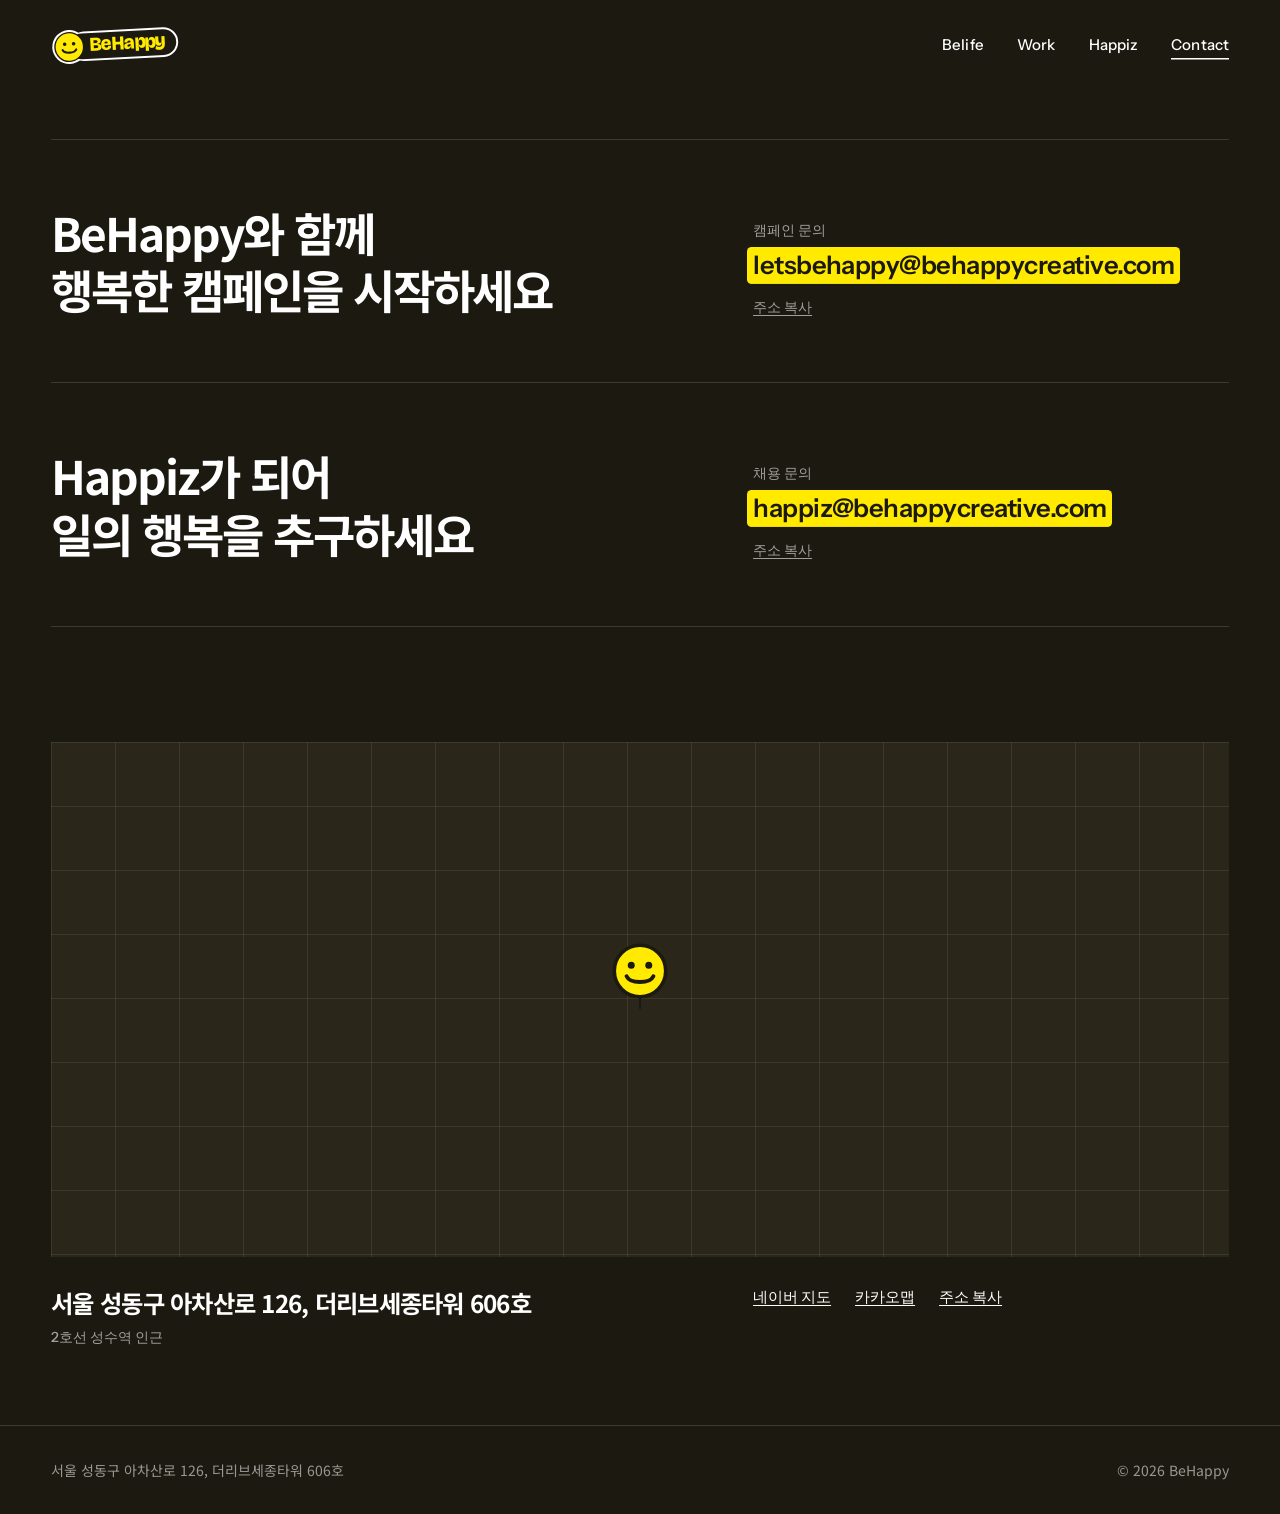
==== contact.html @ 0eea6d2b "정식 버전1으로 업데이트" ====
<!doctype html>
<html lang="ko">
<head>
<meta charset="utf-8">
<meta name="viewport" content="width=device-width, initial-scale=1">
<title>Contact — BeHappy</title>
<meta name="description" content="캠페인 문의 letsbehappy@behappycreative.com, 채용 문의 happiz@behappycreative.com. 서울 성동구 아차산로 126, 더리브세종타워 606호.">
<meta name="theme-color" content="#1C1A10">
<meta property="og:title" content="Contact — BeHappy">
<meta property="og:description" content="BeHappy와 함께 행복한 캠페인을 시작하세요.">
<link rel="icon" href="assets/favicon.svg" type="image/svg+xml">
<link rel="preconnect" href="https://fonts.googleapis.com">
<link rel="preconnect" href="https://fonts.gstatic.com" crossorigin>
<link rel="stylesheet" href="https://fonts.googleapis.com/css2?family=Bricolage+Grotesque:opsz,wdth,wght@12..96,75..100,300..800&family=Instrument+Sans:wdth,wght@75..100,400..700&family=Noto+Sans+KR:wght@300..700&display=swap">
<link rel="stylesheet" href="assets/site.css">
<style>
.contact-head { padding-top: clamp(24px, 4vw, 56px); }
.ask { border-top: 1px solid var(--line); padding-block: clamp(36px, 5vw, 64px); row-gap: 24px; align-items: end; }
.ask:last-child { border-bottom: 1px solid var(--line); }
.ask .display-kr { grid-column: 1 / span 6; font-size: clamp(1.8rem, 3.6vw, 3.2rem); }
.ask .reach { grid-column: 8 / span 5; }
.reach .small { display: block; margin-bottom: 6px; }
.mail { display: inline-block; font: 500 clamp(1.15rem, 2vw, 1.7rem)/1.3 var(--latin); letter-spacing: -0.02em; text-decoration: none; background: linear-gradient(var(--zing), var(--zing)) 0 88% / 100% 0.36em no-repeat; overflow-wrap: anywhere; }
.mail:hover { background-size: 100% 100%; }
/* 메일 주소: Belife 강조와 같은 노란 형광펜 스타일. 페이지가 열리면 왼쪽부터 칠해진다 */
body.dark .mail { color: #FFFFFF; font-weight: 600; padding: 0.04em 0.22em 0.1em; margin-left: -0.22em; border-radius: 0.18em;
  background: linear-gradient(var(--zing), var(--zing)) no-repeat left center / 0% 100%;
  -webkit-box-decoration-break: clone; box-decoration-break: clone;
  animation: mark 0.8s cubic-bezier(0.65, 0, 0.25, 1) forwards; animation-delay: var(--d, 1s); }
@keyframes mark { to { background-size: 100% 100%; color: var(--ink); } }
body.dark .mail:hover { text-decoration: underline; text-decoration-thickness: 2px; text-underline-offset: 0.18em; }
@media (prefers-reduced-motion: reduce) { body.dark .mail { animation: none; background-size: 100% 100%; color: var(--ink); } }
body.dark .copy:hover { color: #FFFFFF; }
body.dark .where .links a, body.dark .where .links button { color: #FFFFFF; }
.copy { display: block; margin-top: 12px; font: 500 14px/1.6 var(--latin); color: var(--graphite); background: none; border: 0; padding: 0; cursor: pointer; text-decoration: underline; text-underline-offset: 3px; }
.copy:hover { color: var(--ink); }
@media (max-width: 900px) { .ask .display-kr, .ask .reach { grid-column: 1 / -1; } }

.map { position: relative; aspect-ratio: 16 / 7; background: var(--mist); overflow: hidden; }
.map iframe { position: absolute; inset: 0; width: 100%; height: 100%; border: 0; filter: grayscale(1) contrast(1.05) brightness(1.04); }
.map .pin { position: absolute; left: 50%; top: 50%; width: 56px; height: 56px; transform: translate(-50%, -100%); z-index: 2; pointer-events: none; }
.map .pin svg { width: 100%; height: 100%; }
.map .pin::after { content: ""; position: absolute; left: 50%; bottom: -10px; width: 2px; height: 12px; background: var(--ink); transform: translateX(-50%); }
.map .grid-bg { position: absolute; inset: 0; background-image: linear-gradient(var(--line) 1px, transparent 1px), linear-gradient(90deg, var(--line) 1px, transparent 1px); background-size: 64px 64px; opacity: 0.6; }
@media (max-width: 760px) { .map { aspect-ratio: 4 / 3; } }
.where { padding-top: 28px; row-gap: 16px; align-items: start; }
.where address { grid-column: 1 / span 6; font-style: normal; }
.where .links { grid-column: 8 / span 5; display: flex; gap: 24px; flex-wrap: wrap; font: 500 15px/1.6 var(--latin); }
.where .links a, .where .links button { color: var(--ink); background: none; border: 0; padding: 0; font: inherit; cursor: pointer; text-decoration: underline; text-underline-offset: 3px; }
@media (max-width: 900px) { .where address, .where .links { grid-column: 1 / -1; } }
/* Work 페이지와 같은 글자 모션: 하나씩 튀어 오르며 등장 → 몇 초마다 파도타기 */
.ask .ch { display: inline-block; white-space: pre; animation: rise 0.7s cubic-bezier(0.2, 1.5, 0.4, 1) both; animation-delay: calc(0.15s + var(--i) * 0.035s); }
@keyframes rise { from { opacity: 0; transform: translateY(0.6em) scale(0.8); } to { opacity: 1; transform: none; } }
.ask .wave .ch { animation: hop 0.55s cubic-bezier(0.3, 0, 0.3, 1) both; animation-delay: calc(var(--i) * 0.04s); }
@keyframes hop { 0%, 100% { transform: none; } 40% { transform: translateY(-0.22em); } 70% { transform: translateY(0.03em); } }
@media (prefers-reduced-motion: reduce) { .ask .ch, .ask .wave .ch { animation: none; } }
</style>
</head>
<body data-page="contact" class="dark">
<main>
  <section class="wrap page-head contact-head">
    <h1 class="sr">Contact</h1>
    <div class="grid ask">
      <h2 class="display-kr">BeHappy와 함께<br>행복한 캠페인을 시작하세요</h2>
      <div class="reach">
        <span class="small">캠페인 문의</span>
        <a class="mail" href="mailto:letsbehappy@behappycreative.com">letsbehappy@behappycreative.com</a>
        <button class="copy" type="button" data-copy="letsbehappy@behappycreative.com">주소 복사</button>
      </div>
    </div>
    <div class="grid ask">
      <h2 class="display-kr">Happiz가 되어<br>일의 행복을 추구하세요</h2>
      <div class="reach">
        <span class="small">채용 문의</span>
        <a class="mail" href="mailto:happiz@behappycreative.com" style="--d:1.5s">happiz@behappycreative.com</a>
        <button class="copy" type="button" data-copy="happiz@behappycreative.com">주소 복사</button>
      </div>
    </div>
  </section>

  <section class="wrap">
    <h2 class="sr">오시는 길</h2>
    <div class="map" id="map">
      <div class="grid-bg" aria-hidden="true"></div>
      <div class="pin" aria-hidden="true"></div>
    </div>
    <div class="grid where">
      <address>
        <p class="title-kr">서울 성동구 아차산로 126, 더리브세종타워 606호</p>
        <p class="small" style="margin:4px 0 0">2호선 성수역 인근</p>
      </address>
      <div class="links">
        <a href="https://map.naver.com/p/search/%EC%84%9C%EC%9A%B8%20%EC%84%B1%EB%8F%99%EA%B5%AC%20%EC%95%84%EC%B0%A8%EC%82%B0%EB%A1%9C%20126" target="_blank" rel="noopener">네이버 지도</a>
        <a href="https://map.kakao.com/?q=%EC%84%9C%EC%9A%B8%20%EC%84%B1%EB%8F%99%EA%B5%AC%20%EC%95%84%EC%B0%A8%EC%82%B0%EB%A1%9C%20126" target="_blank" rel="noopener">카카오맵</a>
        <button type="button" data-copy="서울 성동구 아차산로 126, 더리브세종타워 606호">주소 복사</button>
      </div>
    </div>
  </section>
</main>
<script src="assets/site.js"></script>
<script>
(function () {
  var heads = [].slice.call(document.querySelectorAll('.ask .display-kr'));
  heads.forEach(function (h, k) {
    var lines = h.innerHTML.split(/<br\s*\/?>/i), n = k * 12;
    h.setAttribute('aria-label', lines.join(' ').replace(/\s+/g, ' ').trim());
    h.innerHTML = lines.map(function (line) {
      return line.split('').map(function (c) { return '<span class="ch" aria-hidden="true" style="--i:' + (n++) + '">' + c + '</span>'; }).join('');
    }).join('<br>');
  });
  var reduce = false;
  try { reduce = window.matchMedia('(prefers-reduced-motion: reduce)').matches; } catch (e) {}
  if (reduce) { return; }
  /* 두 문장이 번갈아 출렁인다 */
  heads.forEach(function (h, k) {
    setTimeout(function () {
      setInterval(function () { h.classList.remove('wave'); void h.offsetWidth; h.classList.add('wave'); }, 5000);
    }, 2000 + k * 2500);
  });
})();
(function () {
  var map = document.getElementById('map'), pin = map.querySelector('.pin');
  pin.innerHTML = window.BEHAPPY.faceSVG();
  /* 실제 도메인에서만 구글 지도를 불러온다. 미리보기에서는 핀과 격자만 보인다 */
  if (/behappycreative\.com$|github\.io$/.test(location.hostname)) {
    var f = document.createElement('iframe');
    f.title = 'BeHappy 사무실 위치';
    f.loading = 'lazy';
    f.src = 'https://www.google.com/maps?q=' + encodeURIComponent('서울 성동구 아차산로 126') + '&z=16&output=embed';
    map.insertBefore(f, map.firstChild);
    map.querySelector('.grid-bg').remove();
    pin.remove();
  }
})();
</script>
</body>
</html>
---- assets/site.css ----
/* BeHappy — 정식 홈페이지 v2
   흰 바탕, 잉크 블랙, Lemon Zing은 Home과 스마일에만. 장식 대신 여백과 타이포로 말한다. */
:root {
  --zing: #FFEA00;
  --ink: #1C1A10;
  --paper: #FFFFFF;
  --graphite: #6E6C62;
  --mist: #EDEDE9;
  --line: rgba(28, 26, 16, 0.14);
  --latin: "Instrument Sans", "Inter Display", "Helvetica Neue", Arial, sans-serif;
  --kr: "Noto Sans KR", "Noto Sans CJK KR", "Apple SD Gothic Neo", system-ui, sans-serif;
  --sans: var(--latin);
  --gutter: clamp(20px, 4vw, 56px);
  --max: 1440px;
  color-scheme: light;
}
* { box-sizing: border-box; }
html { -webkit-text-size-adjust: 100%; }
body {
  margin: 0; background: var(--paper); color: var(--ink);
  font: 400 17px/1.75 var(--kr);
  -webkit-font-smoothing: antialiased; text-rendering: optimizeLegibility;
  overflow-x: hidden;
}
a { color: inherit; }
img, svg { display: block; }
:focus-visible { outline: 2px solid var(--ink); outline-offset: 4px; border-radius: 2px; }
.sr { position: absolute; width: 1px; height: 1px; overflow: hidden; clip: rect(0 0 0 0); white-space: nowrap; }
.wrap { width: 100%; max-width: var(--max); margin-inline: auto; padding-inline: var(--gutter); }

/* 12단 그리드 */
.grid { display: grid; grid-template-columns: repeat(12, minmax(0, 1fr)); column-gap: clamp(16px, 2vw, 28px); }
.c-full { grid-column: 1 / -1; }
.c-head { grid-column: 1 / span 8; }
.c-text { grid-column: 6 / span 6; }
.c-left { grid-column: 1 / span 5; }
.c-right { grid-column: 7 / span 6; }
@media (max-width: 900px) {
  .c-head, .c-text, .c-left, .c-right { grid-column: 1 / -1; }
}

/* ---------- 내비게이션 ---------- */
.nav { position: relative; z-index: 10; }
.nav .wrap { display: flex; justify-content: space-between; align-items: center; height: 88px; }
.brand { display: block; width: 132px; text-decoration: none; }
.brand svg { width: 100%; height: auto; overflow: visible; }
.menu { display: flex; gap: clamp(20px, 2.6vw, 40px); list-style: none; margin: 0; padding: 0; font: 500 15px/1 var(--latin); letter-spacing: 0.005em; }
.menu a { text-decoration: none; padding-block: 6px; background: linear-gradient(currentColor, currentColor) 0 100% / 0 1.5px no-repeat; transition: background-size 0.25s ease; }
.menu a:hover, .menu a[aria-current="page"] { background-size: 100% 1.5px; }
.menu-btn { display: none; background: none; border: 0; padding: 10px 0 10px 12px; color: inherit; line-height: 0; }
.menu-btn svg { display: block; }
@media (max-width: 760px) {
  .menu { display: none; }
  .menu-btn { display: block; }
  .menu-btn:active { color: var(--zing); }
  .nav .wrap { height: 72px; }
  .brand { width: 112px; }
}
dialog.sheet { border: 0; padding: 0; margin: 0; width: 100%; max-width: none; height: 100%; max-height: none; background: var(--zing); color: var(--ink); }
dialog.sheet[open] { display: flex; flex-direction: column; animation: fade 0.25s ease-out both; }
dialog.sheet::backdrop { background: transparent; }
@keyframes fade { from { opacity: 0; } to { opacity: 1; } }
.sheet .bar { display: flex; justify-content: space-between; align-items: center; height: 72px; padding-inline: var(--gutter); }
.sheet .bar .menu-btn svg { display: block; }
.sheet nav { flex: 1; display: flex; flex-direction: column; justify-content: center; padding: 0 var(--gutter) 15vh; }
/* 모바일 메뉴: 메인 카피와 같은 Bricolage Grotesque. 누르거나 올리면 검정 캡슐 안의 노란 글자로 톡 튀어나온다 */
.sheet nav { align-items: flex-start; gap: 0.06em; }
.sheet nav a { font: 800 clamp(3rem, 15vw, 5rem)/1.08 "Bricolage Grotesque", var(--latin); font-variation-settings: "wdth" 80; letter-spacing: -0.035em; text-decoration: none;
  padding: 0 0.18em 0.06em; margin-left: -0.18em; border-radius: 0.16em; transform-origin: left center;
  transition: background-color 0.18s ease, color 0.18s ease, transform 0.35s cubic-bezier(0.3, 1.6, 0.5, 1); }
.sheet nav a:hover, .sheet nav a:focus-visible, .sheet nav a:active { background: var(--ink); color: var(--zing); transform: translateX(0.12em) rotate(-2deg) scale(1.04); outline: none; }
.sheet nav a[aria-current="page"] { text-decoration: underline; text-decoration-thickness: 0.07em; text-underline-offset: 0.1em; }
.sheet .bar .brand { width: 112px; }
.sheet .bar .brand:focus, .sheet .bar .menu-btn:focus { outline: none; }

/* ---------- 타이포 ---------- */
.display {
  margin: 0; font: 600 clamp(3.2rem, 9.4vw, 9.5rem)/0.94 var(--latin);
  font-variation-settings: "wdth" 78; letter-spacing: -0.045em;
}
.display-kr { margin: 0; font: 700 clamp(2.1rem, 5.2vw, 4.8rem)/1.24 var(--kr); letter-spacing: -0.045em; word-break: keep-all; }
.title-kr { margin: 0; font: 700 clamp(1.25rem, 1.9vw, 1.6rem)/1.5 var(--kr); letter-spacing: -0.03em; word-break: keep-all; }
.lead { margin: 0; font: 400 clamp(1.2rem, 1.9vw, 1.6rem)/1.7 var(--kr); letter-spacing: -0.025em; word-break: keep-all; }
.body { margin: 0; font: 400 17px/1.85 var(--kr); letter-spacing: -0.01em; word-break: keep-all; color: #3A3830; max-width: 36em; }
.body + .body { margin-top: 1.1em; }
.small { font: 500 14px/1.6 var(--latin); color: var(--graphite); }

/* 섹션 간격 */
.page-head { padding-block: clamp(56px, 11vw, 168px) clamp(56px, 9vw, 128px); }
.block { padding-block: clamp(64px, 10vw, 152px); }
.block + .block { padding-top: 0; }
.hair { border: 0; border-top: 1px solid var(--line); margin: 0; }

/* ---------- 푸터 ---------- */
.foot { border-top: 1px solid var(--line); margin-top: clamp(40px, 6vw, 80px); }
.foot .grid { padding-block: 32px 32px; row-gap: 28px; font: 400 14px/1.75 var(--kr); color: var(--graphite); align-items: start; }
.foot .brand { width: 112px; }
.foot .f1 { grid-column: 1 / span 8; }
.foot .f2 { grid-column: 5 / span 3; }
.foot .f3 { grid-column: 8 / span 3; }
.foot .f4 { grid-column: 9 / span 4; text-align: right; align-self: end; }
.foot a { color: var(--ink); text-decoration: none; overflow-wrap: anywhere; }
.foot a:hover { text-decoration: underline; text-underline-offset: 3px; }
.foot b { display: block; font-weight: 500; color: var(--ink); }
@media (max-width: 900px) {
  .foot .f1, .foot .f2, .foot .f3, .foot .f4 { grid-column: 1 / -1; text-align: left; }
}

@media (prefers-reduced-motion: reduce) {
  *, *::before, *::after { animation: none !important; transition: none !important; }
}

/* ---------- 어두운 페이지 (Belife) ---------- */
body.dark { background: var(--ink); color: #FFFFFF; --line: rgba(255, 255, 255, 0.14); --graphite: rgba(255, 255, 255, 0.58); --mist: #2A2619; }
body.dark .body { color: rgba(255, 255, 255, 0.74); }
body.dark :focus-visible { outline-color: var(--zing); }
body.dark .foot { border-top-color: rgba(255, 255, 255, 0.14); }
body.dark .foot .grid { color: rgba(255, 255, 255, 0.55); }
body.dark .foot a, body.dark .foot b { color: #FFFFFF; }
/* 어두운 페이지: 메뉴에 마우스를 올리면 노란색으로 (현재 페이지는 밑줄 유지) */
body.dark .menu a { transition: color 0.18s ease, background-size 0.25s ease; }
body.dark .menu a:hover { color: var(--zing); }
body.dark .menu a:hover:not([aria-current="page"]) { background-size: 0 1.5px; }
body.dark .menu a[aria-current="page"]:hover { background-image: linear-gradient(var(--zing), var(--zing)); }
body.dark .foot a:hover { color: var(--zing); text-decoration: none; }

/* 커서: 기본 스마일, 누를 수 있는 곳에서는 활짝 웃는 스마일 (터치 기기에서는 적용되지 않음) */
html { cursor: url("data:image/svg+xml,%3Csvg xmlns='http://www.w3.org/2000/svg' width='32' height='32' viewBox='0 0 48 48'%3E%3Ccircle cx='24' cy='24' r='21.5' fill='%23FFEA00' stroke='%231C1A10' stroke-width='3'/%3E%3Ccircle cx='16.5' cy='19' r='3.2' fill='%231C1A10'/%3E%3Ccircle cx='31.5' cy='19' r='3.2' fill='%231C1A10'/%3E%3Cpath d='M12.5 28.5c3 6.6 20 6.6 23 0' fill='none' stroke='%231C1A10' stroke-width='3.6' stroke-linecap='round'/%3E%3C/svg%3E") 16 16, auto; }
a, button, [role="button"], summary, label { cursor: url("data:image/svg+xml,%3Csvg xmlns='http://www.w3.org/2000/svg' width='32' height='32' viewBox='0 0 48 48'%3E%3Ccircle cx='24' cy='24' r='21.5' fill='%23FFEA00' stroke='%231C1A10' stroke-width='3'/%3E%3Cpath d='M12.5 20.5c1.6-4 6.4-4 8 0M27.5 20.5c1.6-4 6.4-4 8 0' fill='none' stroke='%231C1A10' stroke-width='3.2' stroke-linecap='round'/%3E%3Cpath d='M12.5 26.5h23c0 7-5.2 11.5-11.5 11.5s-11.5-4.5-11.5-11.5z' fill='%231C1A10'/%3E%3C/svg%3E") 16 16, pointer; }
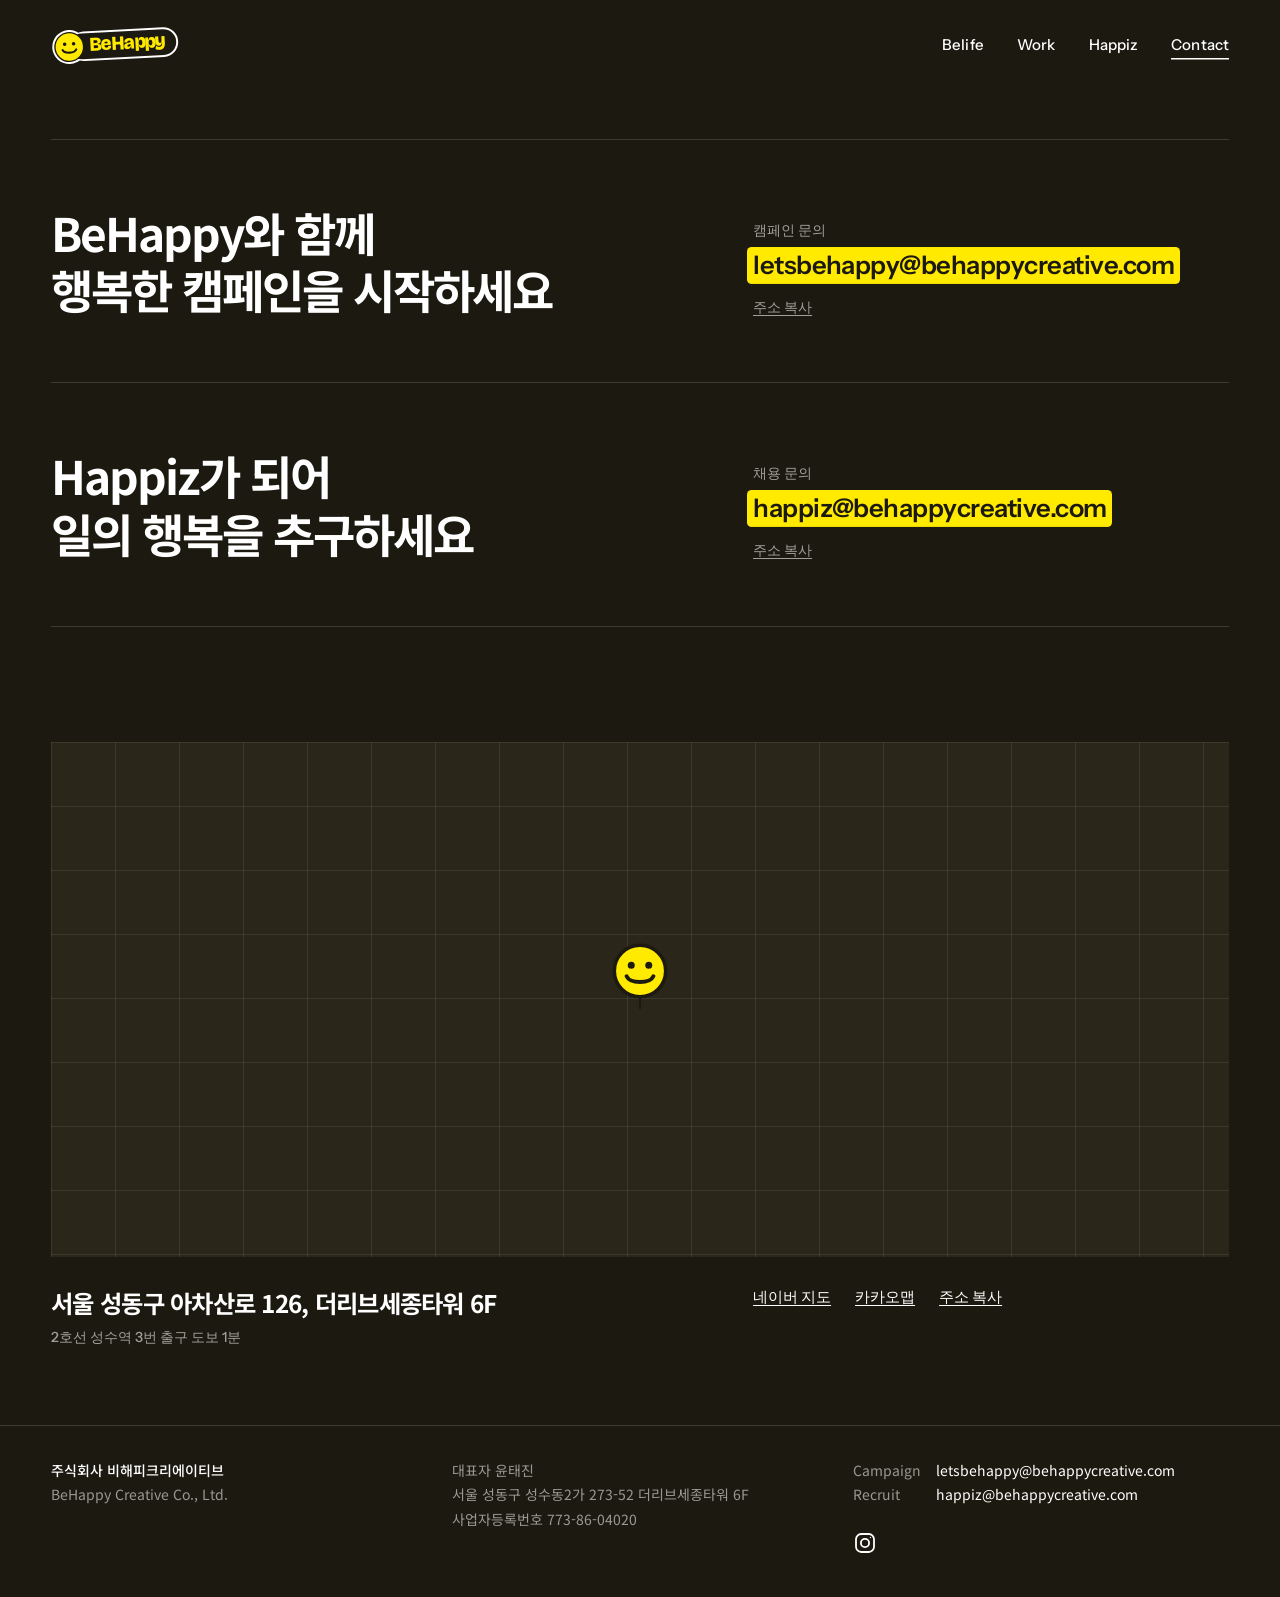
==== commit 7e76a99c: "Add files via upload" ====
--- a/contact.html
+++ b/contact.html
@@ -4,7 +4,7 @@
 <meta charset="utf-8">
 <meta name="viewport" content="width=device-width, initial-scale=1">
 <title>Contact — BeHappy</title>
-<meta name="description" content="캠페인 문의 letsbehappy@behappycreative.com, 채용 문의 happiz@behappycreative.com. 서울 성동구 아차산로 126, 더리브세종타워 606호.">
+<meta name="description" content="캠페인 문의 letsbehappy@behappycreative.com, 채용 문의 happiz@behappycreative.com. 서울 성동구 아차산로 126, 더리브세종타워 6F.">
 <meta name="theme-color" content="#1C1A10">
 <meta property="og:title" content="Contact — BeHappy">
 <meta property="og:description" content="BeHappy와 함께 행복한 캠페인을 시작하세요.">
@@ -86,13 +86,13 @@
     </div>
     <div class="grid where">
       <address>
-        <p class="title-kr">서울 성동구 아차산로 126, 더리브세종타워 606호</p>
-        <p class="small" style="margin:4px 0 0">2호선 성수역 인근</p>
+        <p class="title-kr">서울 성동구 아차산로 126, 더리브세종타워 6F</p>
+        <p class="small" style="margin:4px 0 0">2호선 성수역 3번 출구 도보 1분</p>
       </address>
       <div class="links">
         <a href="https://map.naver.com/p/search/%EC%84%9C%EC%9A%B8%20%EC%84%B1%EB%8F%99%EA%B5%AC%20%EC%95%84%EC%B0%A8%EC%82%B0%EB%A1%9C%20126" target="_blank" rel="noopener">네이버 지도</a>
         <a href="https://map.kakao.com/?q=%EC%84%9C%EC%9A%B8%20%EC%84%B1%EB%8F%99%EA%B5%AC%20%EC%95%84%EC%B0%A8%EC%82%B0%EB%A1%9C%20126" target="_blank" rel="noopener">카카오맵</a>
-        <button type="button" data-copy="서울 성동구 아차산로 126, 더리브세종타워 606호">주소 복사</button>
+        <button type="button" data-copy="서울 성동구 아차산로 126, 더리브세종타워 6F">주소 복사</button>
       </div>
     </div>
   </section>
--- a/assets/site.css
+++ b/assets/site.css
@@ -95,10 +95,14 @@
 .foot { border-top: 1px solid var(--line); margin-top: clamp(40px, 6vw, 80px); }
 .foot .grid { padding-block: 32px 32px; row-gap: 28px; font: 400 14px/1.75 var(--kr); color: var(--graphite); align-items: start; }
 .foot .brand { width: 112px; }
-.foot .f1 { grid-column: 1 / span 8; }
-.foot .f2 { grid-column: 5 / span 3; }
-.foot .f3 { grid-column: 8 / span 3; }
-.foot .f4 { grid-column: 9 / span 4; text-align: right; align-self: end; }
+.foot .f1 { grid-column: 1 / span 4; }
+.foot .f2 { grid-column: 5 / span 4; }
+.foot .f3 { grid-column: 9 / span 4; }
+.foot .f4 { grid-column: 1 / -1; padding-top: 20px; border-top: 1px solid var(--line); }
+.foot .fk { display: inline-block; min-width: 5.6em; }
+.foot a.ig { display: grid; place-items: center; width: 44px; height: 44px; margin: 14px 0 0 -10px; border-radius: 50%; color: var(--ink); }
+.foot a.ig svg { width: 24px; height: 24px; }
+.foot a.ig:hover { background: var(--zing); color: var(--ink); text-decoration: none; }
 .foot a { color: var(--ink); text-decoration: none; overflow-wrap: anywhere; }
 .foot a:hover { text-decoration: underline; text-underline-offset: 3px; }
 .foot b { display: block; font-weight: 500; color: var(--ink); }
@@ -123,6 +127,7 @@
 body.dark .menu a:hover:not([aria-current="page"]) { background-size: 0 1.5px; }
 body.dark .menu a[aria-current="page"]:hover { background-image: linear-gradient(var(--zing), var(--zing)); }
 body.dark .foot a:hover { color: var(--zing); text-decoration: none; }
+body.dark .foot a.ig:hover { background: var(--zing); color: var(--ink); }
 
 /* 커서: 기본 스마일, 누를 수 있는 곳에서는 활짝 웃는 스마일 (터치 기기에서는 적용되지 않음) */
 html { cursor: url("data:image/svg+xml,%3Csvg xmlns='http://www.w3.org/2000/svg' width='32' height='32' viewBox='0 0 48 48'%3E%3Ccircle cx='24' cy='24' r='21.5' fill='%23FFEA00' stroke='%231C1A10' stroke-width='3'/%3E%3Ccircle cx='16.5' cy='19' r='3.2' fill='%231C1A10'/%3E%3Ccircle cx='31.5' cy='19' r='3.2' fill='%231C1A10'/%3E%3Cpath d='M12.5 28.5c3 6.6 20 6.6 23 0' fill='none' stroke='%231C1A10' stroke-width='3.6' stroke-linecap='round'/%3E%3C/svg%3E") 16 16, auto; }
